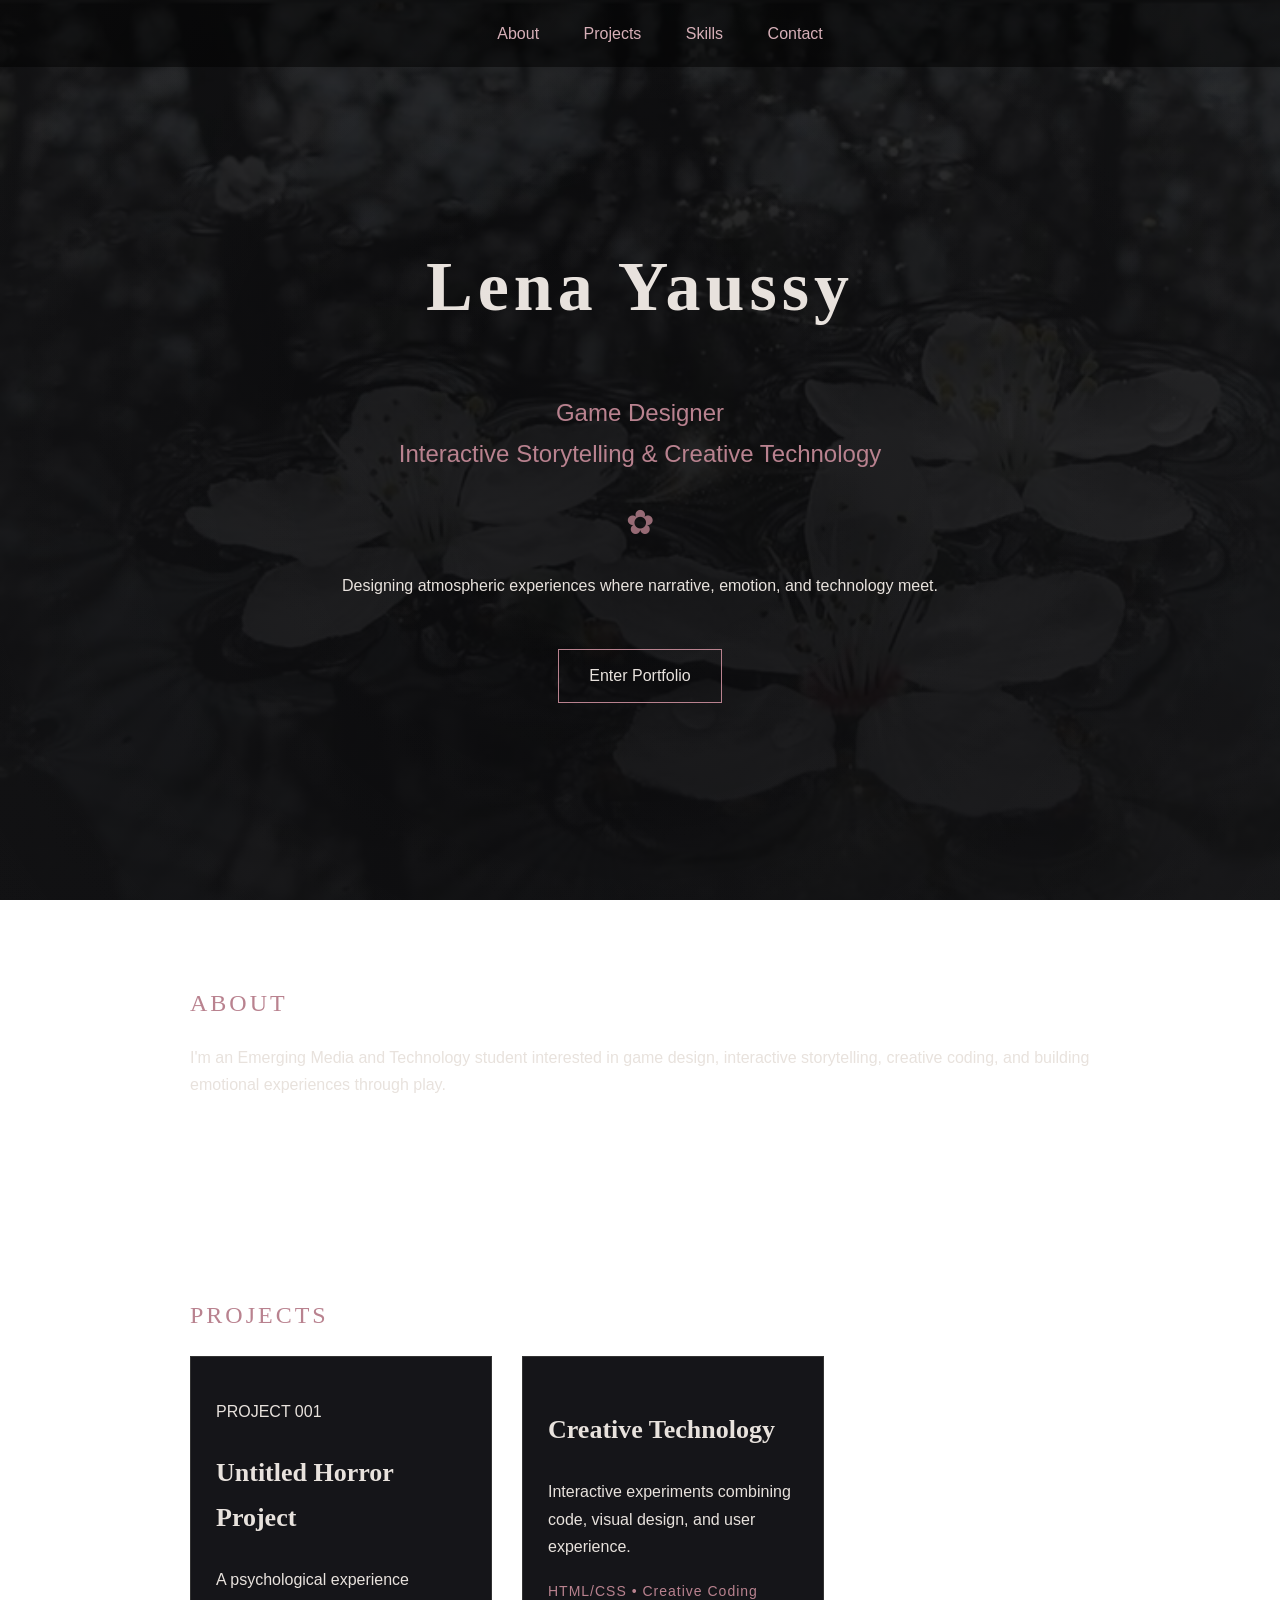
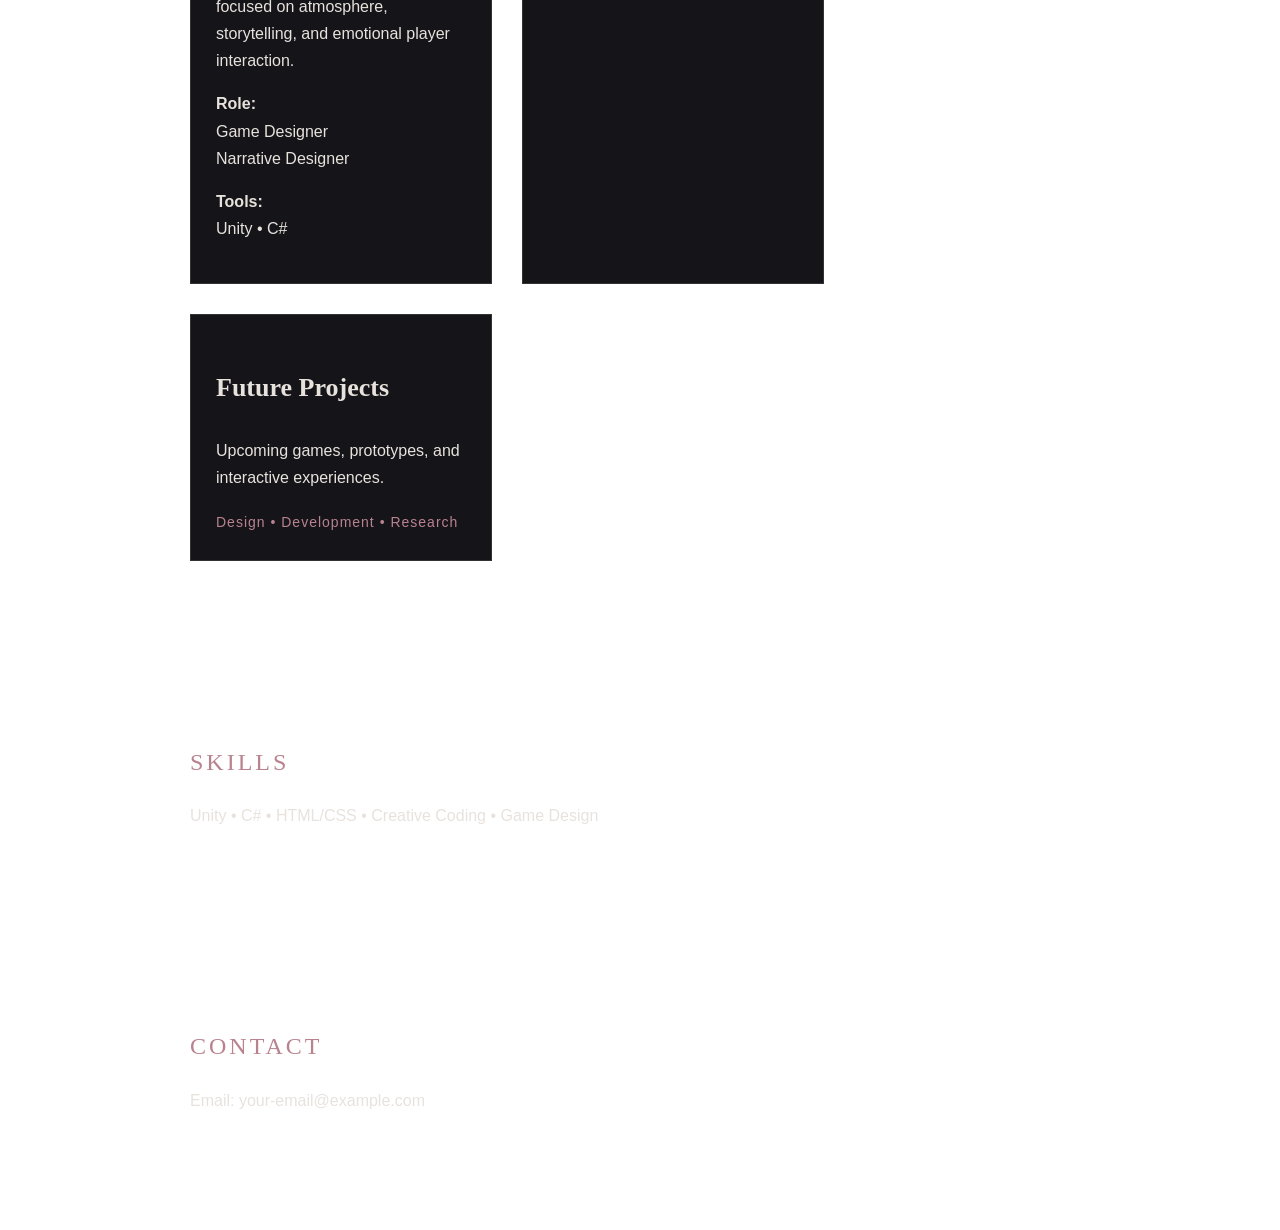
==== index.html @ 896cf1bd "Update index.html" ====
<!DOCTYPE html>
<html>

<head>
    <title>Lena Yaussy | Game Designer</title>
    <link rel="stylesheet" href="style.css">
</head>

<body>

<nav>
    <a href="#about">About</a>
    <a href="#projects">Projects</a>
    <a href="#skills">Skills</a>
    <a href="#contact">Contact</a>
</nav>


<header class="hero">

   <h1>Lena Yaussy</h1>

<h2>Game Designer<br>
Interactive Storytelling & Creative Technology</h2>

<p class="symbol">✿</p>

    <p>
        Designing atmospheric experiences where
        narrative, emotion, and technology meet.
    </p>

    <a class="button" href="#projects">
        Enter Portfolio
    </a>

</header>



<section id="about">

<h2>About</h2>

<p>
I'm an Emerging Media and Technology student interested in
game design, interactive storytelling, creative coding,
and building emotional experiences through play.
</p>

</section>


<section id="projects">


<h2>Projects</h2>

<div class="projects">


<div class="card">

<p class="project-number">
PROJECT 001
</p>

<h3>Untitled Horror Project</h3>

<p>
A psychological experience focused on atmosphere,
storytelling, and emotional player interaction.
</p>

<p>
<strong>Role:</strong><br>
Game Designer<br>
Narrative Designer
</p>

<p>
<strong>Tools:</strong><br>
Unity • C#
</p>

</div>



<div class="card">

<h3>Creative Technology</h3>

<p>
Interactive experiments combining code,
visual design, and user experience.
</p>

<span>
HTML/CSS • Creative Coding
</span>

</div>



<div class="card">

<h3>Future Projects</h3>

<p>
Upcoming games, prototypes, and interactive experiences.
</p>

<span>
Design • Development • Research
</span>

</div>


</div>

</section>


<section id="skills">


<h2>Skills</h2>

<p>
Unity • C# • HTML/CSS • Creative Coding • Game Design
</p>

</section>



<section id="contact">

<h2>Contact</h2>

<p>
Email: your-email@example.com
</p>

</section>


</body>

</html>
---- style.css ----
html {
    scroll-behavior: smooth;
}
body {

background:
linear-gradient(
rgba(10,10,12,0.80),
rgba(10,10,12,0.92)
),
url("assets/background.jpg");

background-size: cover;
background-attachment: fixed;

color:#e8e2dd;

font-family: Arial, sans-serif;

margin:0;

line-height:1.7;

}



nav {

position:fixed;

top:0;

width:100%;

padding:20px;

background:rgba(0,0,0,0.5);

text-align:center;

}



nav a {

color:#d7b0b8;

text-decoration:none;

margin:20px;

font-size:16px;

}



nav a:hover {

color:white;

}



.hero {

text-align:center;

padding:180px 20px 120px;

}



h1 {

font-family: Georgia, serif;

font-size:70px;

letter-spacing:5px;

}



h2 {

color:#b9828f;

font-weight:normal;

}



section {

max-width:900px;

margin:80px auto;

padding:20px;

}



.button {

display:inline-block;

margin-top:30px;

padding:12px 30px;

border:1px solid #b9828f;

color:#e8e2dd;

text-decoration:none;

}



.button:hover {

background:#6b1f2b;

}



.projects {

display:flex;

gap:30px;

flex-wrap:wrap;

}



.card {

background:#151519;

border:1px solid #333;

padding:25px;

width:250px;

}



.card:hover {

border-color:#b9828f;

}
body::before {

content:"";

position:fixed;

top:0;
left:0;

width:100%;
height:100%;

background:
radial-gradient(
circle,
transparent 20%,
rgba(255,255,255,0.03)
);

pointer-events:none;

}

.symbol {

font-size:34px;

color:#b9828f;

margin-top:30px;

opacity:0.8;

}


.hero p {

max-width:600px;

margin:20px auto;

}



.card span {

display:block;

margin-top:20px;

font-size:14px;

color:#b9828f;

letter-spacing:1px;

}



.card h3 {

font-family:Georgia, serif;

font-size:26px;

}

.divider {

text-align:center;

font-size:25px;

color:#b9828f;

margin-bottom:10px;

opacity:0.75;

}

section {

border-top: 1px solid rgba(255,255,255,0.08);

padding-top:60px;

}


section h2 {

font-family: Georgia, serif;

letter-spacing:3px;

text-transform:uppercase;

}
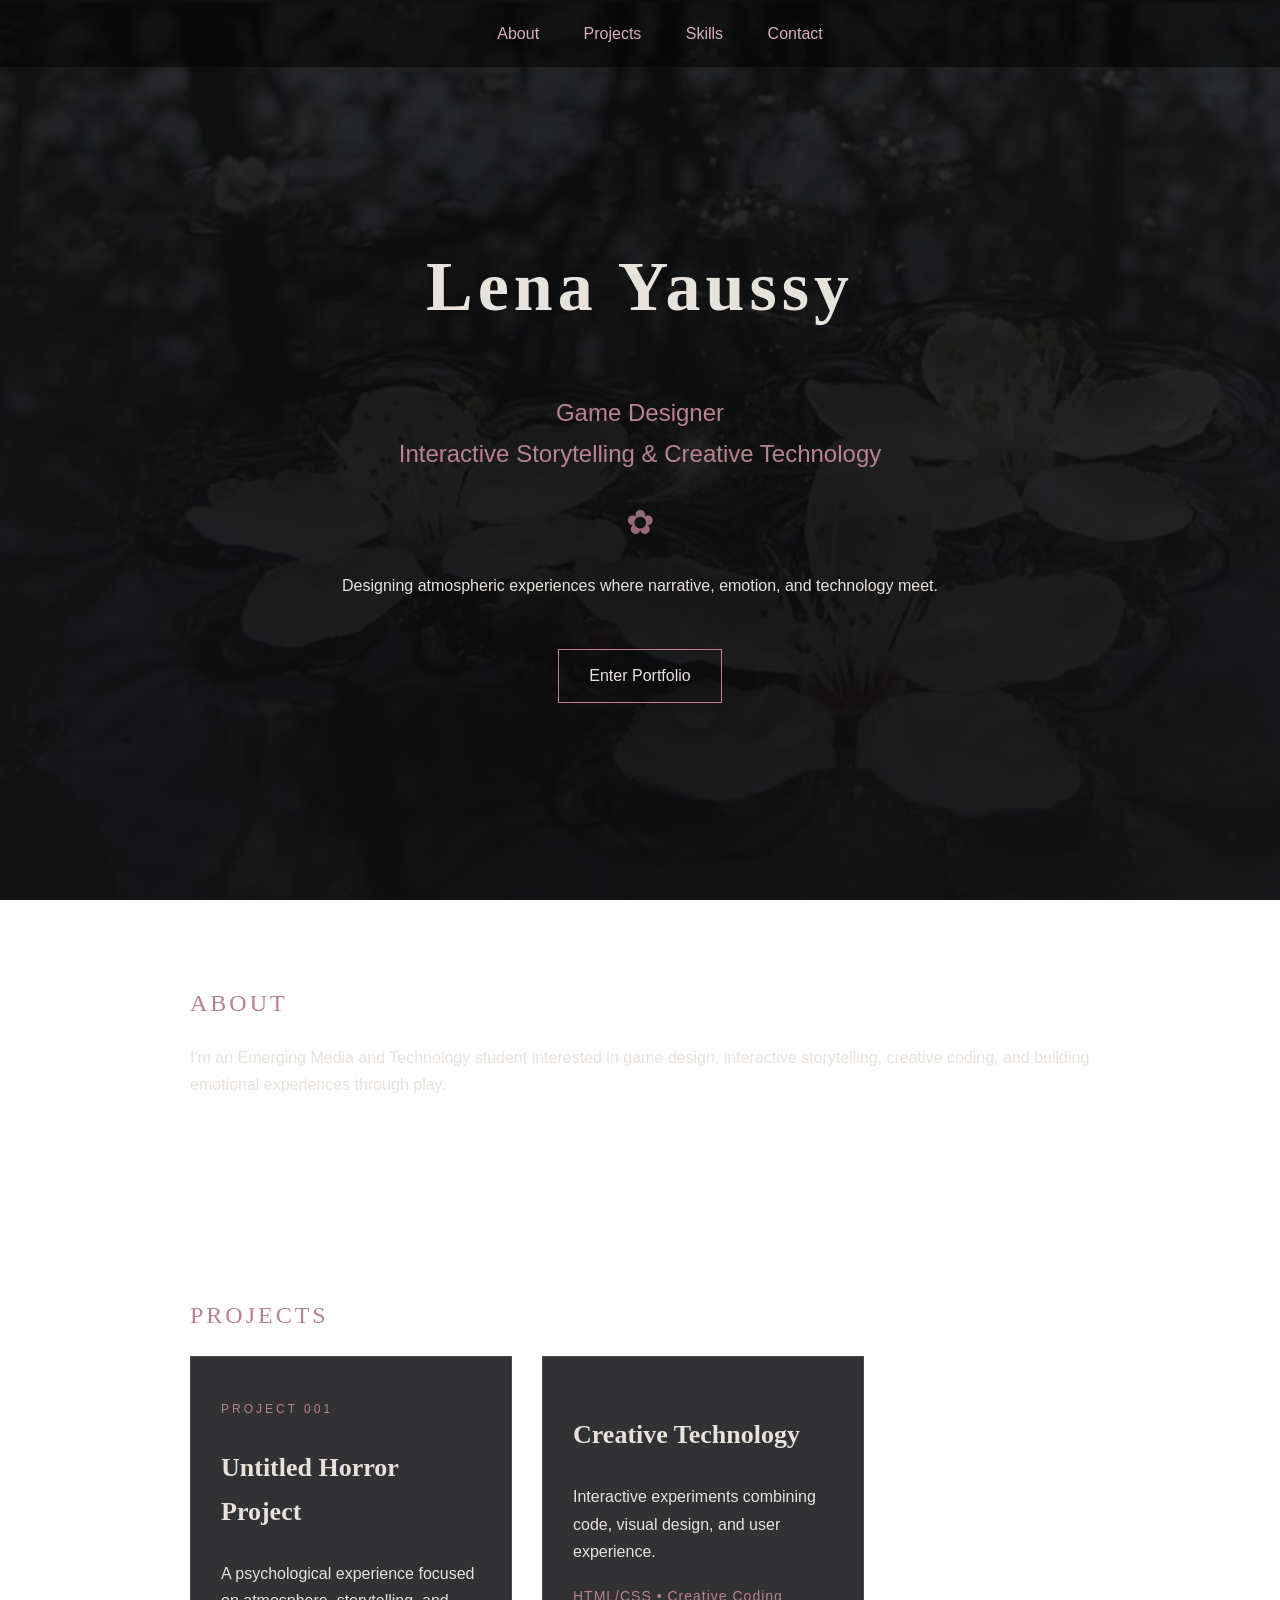
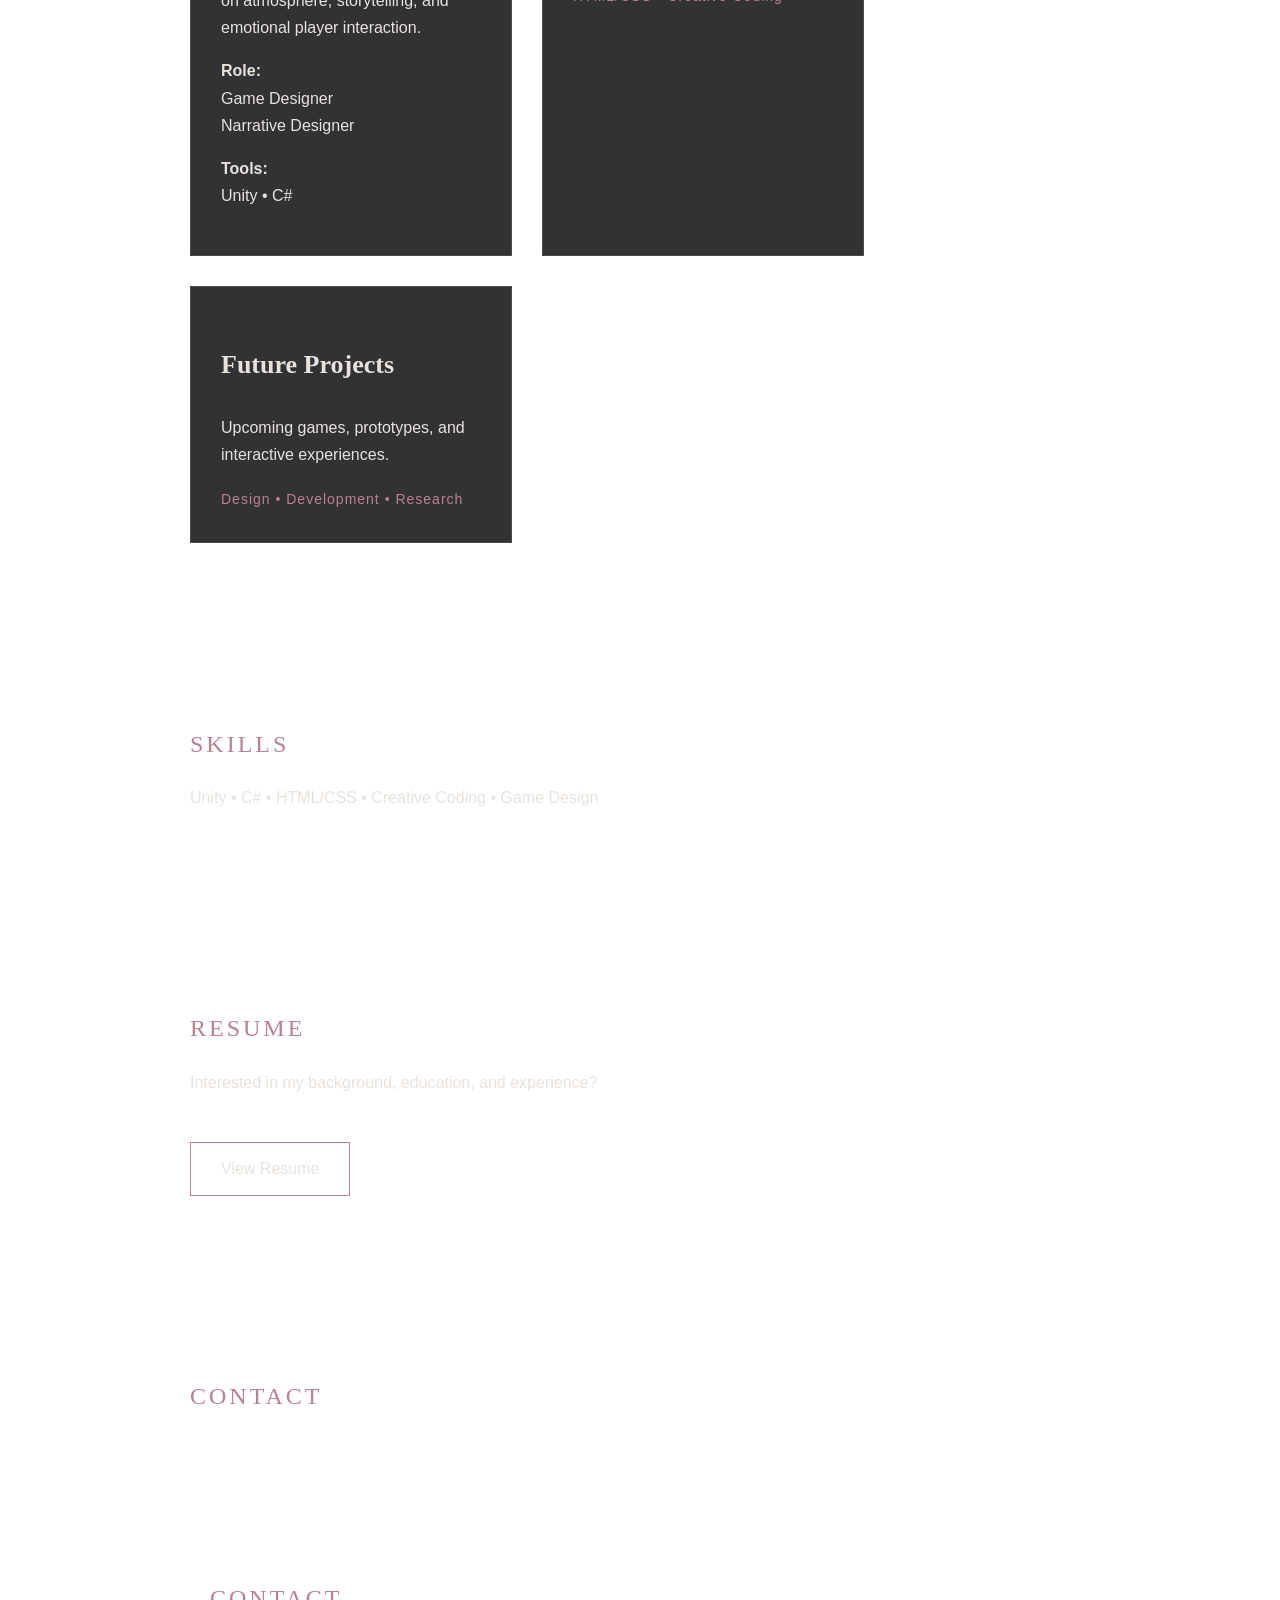
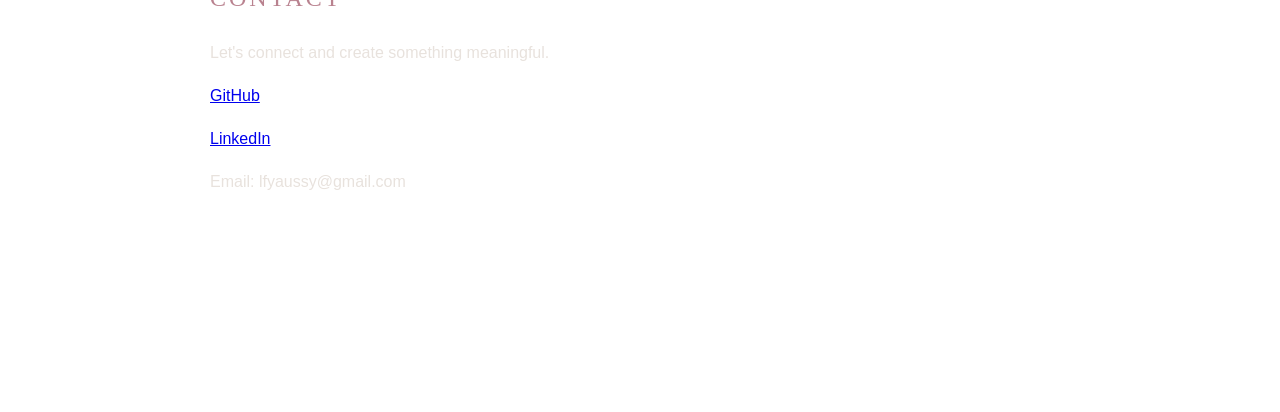
==== commit 3ef2ae4c: "Update index.html" ====
--- a/index.html
+++ b/index.html
@@ -135,14 +135,43 @@
 
 </section>
 
+<section id="resume">
 
+<h2>Resume</h2>
+
+<p>
+Interested in my background, education, and experience?
+</p>
+
+<a class="button" href="#">
+View Resume
+</a>
+
+</section>
+
+<section id="contact">
+
+<h2>Contact</h2>
 
 <section id="contact">
 
 <h2>Contact</h2>
 
 <p>
-Email: your-email@example.com
+Let's connect and create something meaningful.
+</p>
+
+<p>
+<a href="#">GitHub</a>
+</p>
+
+<p>
+<a href="#">LinkedIn</a>
+</p>
+
+<p>
+Email:
+lfyaussy@gmail.com
 </p>
 
 </section>
--- a/style.css
+++ b/style.css
@@ -149,19 +149,22 @@
 
 .card {
 
-background:#151519;
-
-border:1px solid #333;
-
-padding:25px;
-
-width:250px;
-
-}
-
+background:rgba(15,15,18,0.85);
+
+border:1px solid rgba(255,255,255,0.12);
+
+padding:30px;
+
+width:260px;
+
+transition:0.3s;
+
+}
 
 
 .card:hover {
+
+transform:translateY(-8px);
 
 border-color:#b9828f;
 
@@ -269,3 +272,42 @@
 
 }
 
+.project-number {
+
+font-size:12px;
+
+letter-spacing:3px;
+
+color:#b9828f;
+
+}
+
+
+section,
+.hero {
+
+animation: fadeIn 1.5s ease;
+
+}
+
+
+@keyframes fadeIn {
+
+from {
+
+opacity:0;
+
+transform:translateY(20px);
+
+}
+
+
+to {
+
+opacity:1;
+
+transform:translateY(0);
+
+}
+
+}
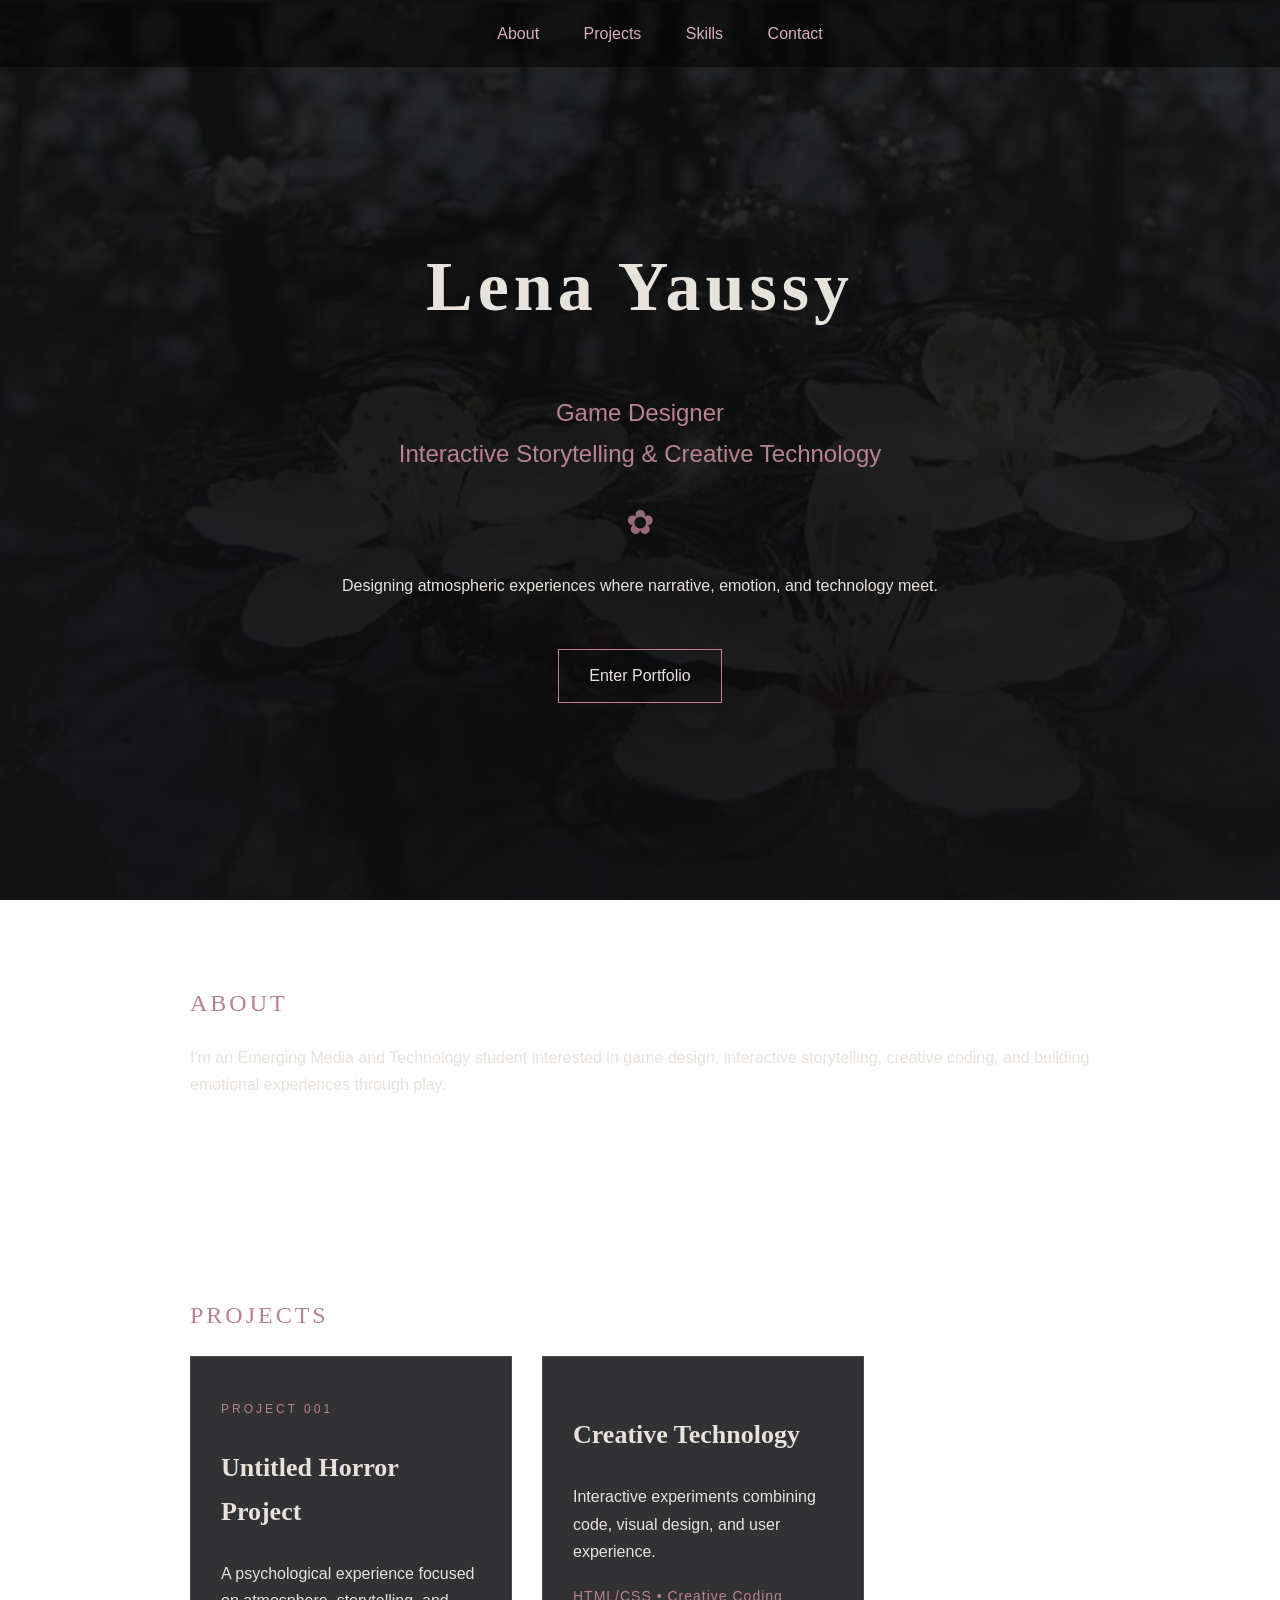
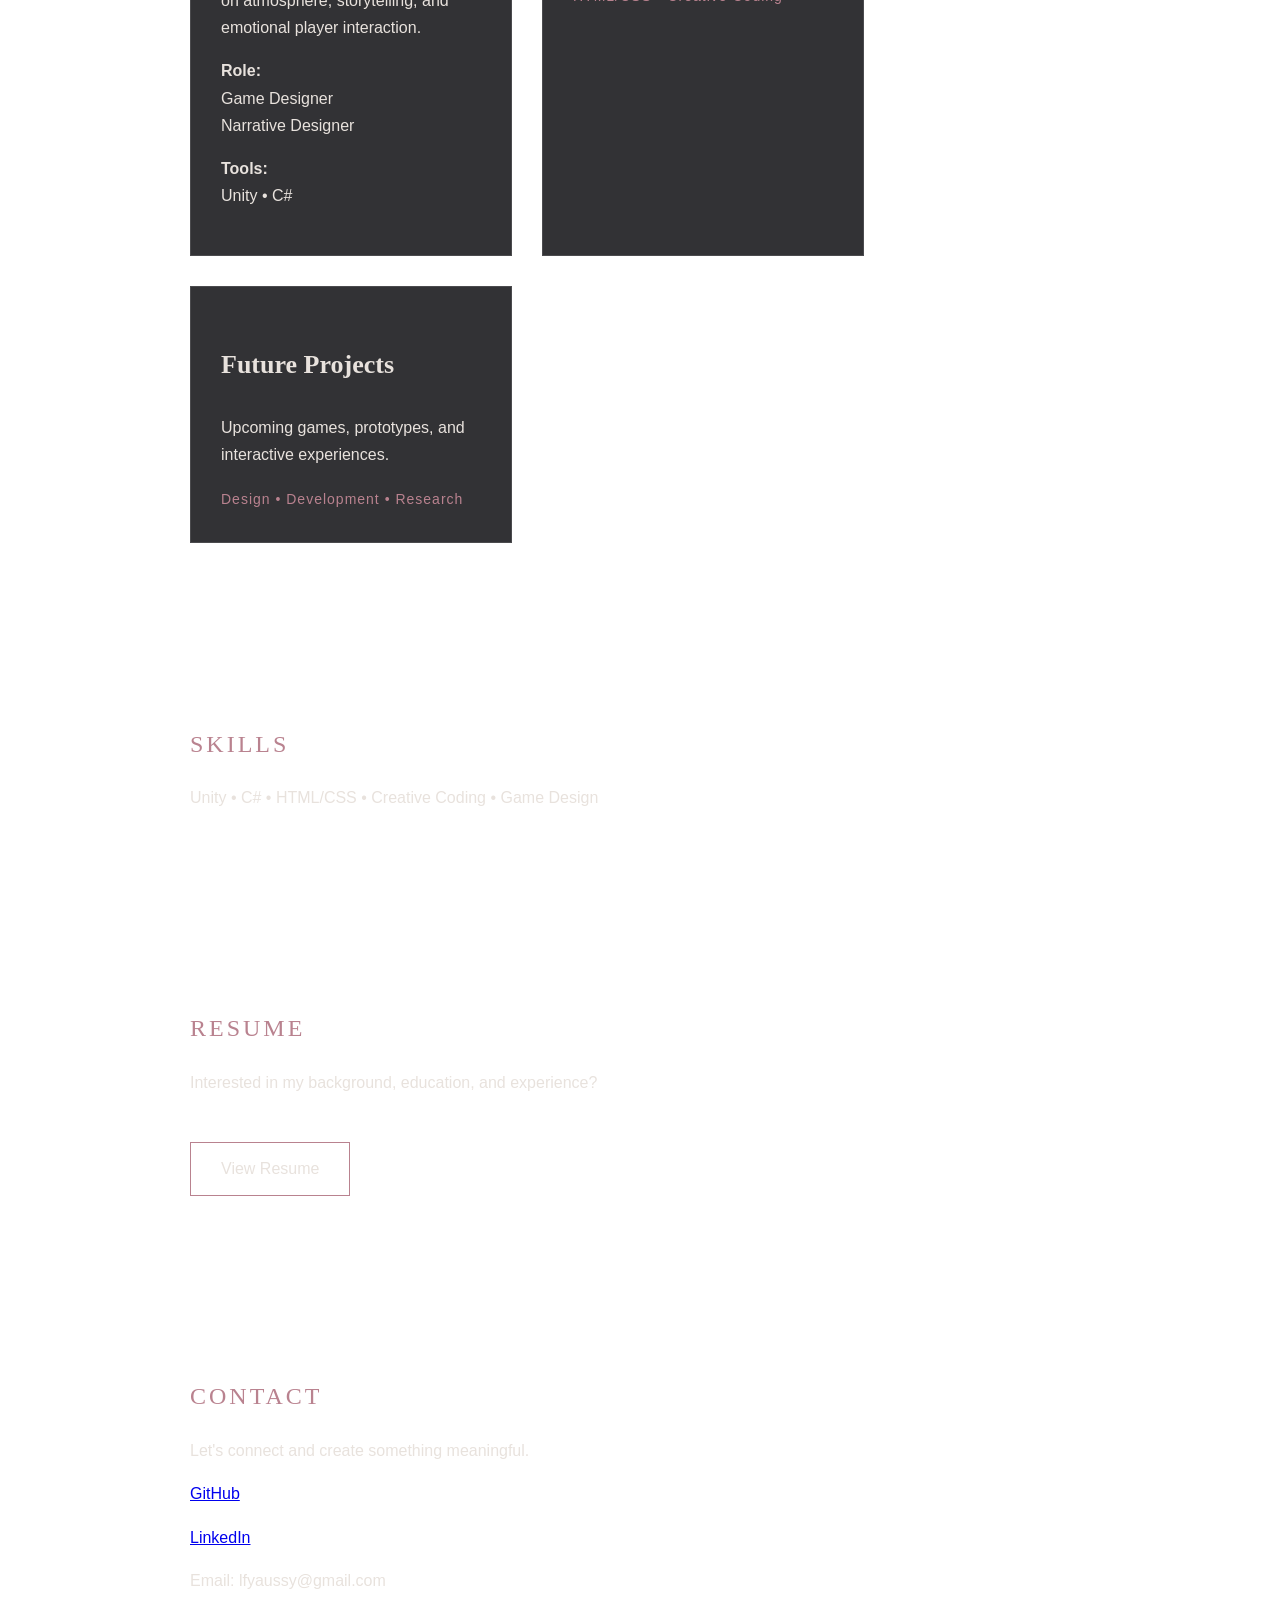
==== commit b336f75a: "Update index.html" ====
--- a/index.html
+++ b/index.html
@@ -153,10 +153,6 @@
 
 <h2>Contact</h2>
 
-<section id="contact">
-
-<h2>Contact</h2>
-
 <p>
 Let's connect and create something meaningful.
 </p>
--- a/style.css
+++ b/style.css
@@ -310,4 +310,60 @@
 
 }
 
-}
+
+    @media (max-width:700px) {
+
+
+h1 {
+
+font-size:42px;
+
+}
+
+
+nav a {
+
+margin:8px;
+
+font-size:14px;
+
+}
+
+
+.projects {
+
+justify-content:center;
+
+}
+
+
+.card {
+
+width:80%;
+
+}
+
+
+}
+
+body {
+
+letter-spacing:0.5px;
+
+}
+
+
+a {
+
+transition:0.3s;
+
+}
+
+
+a:hover {
+
+opacity:0.7;
+
+}
+
+}
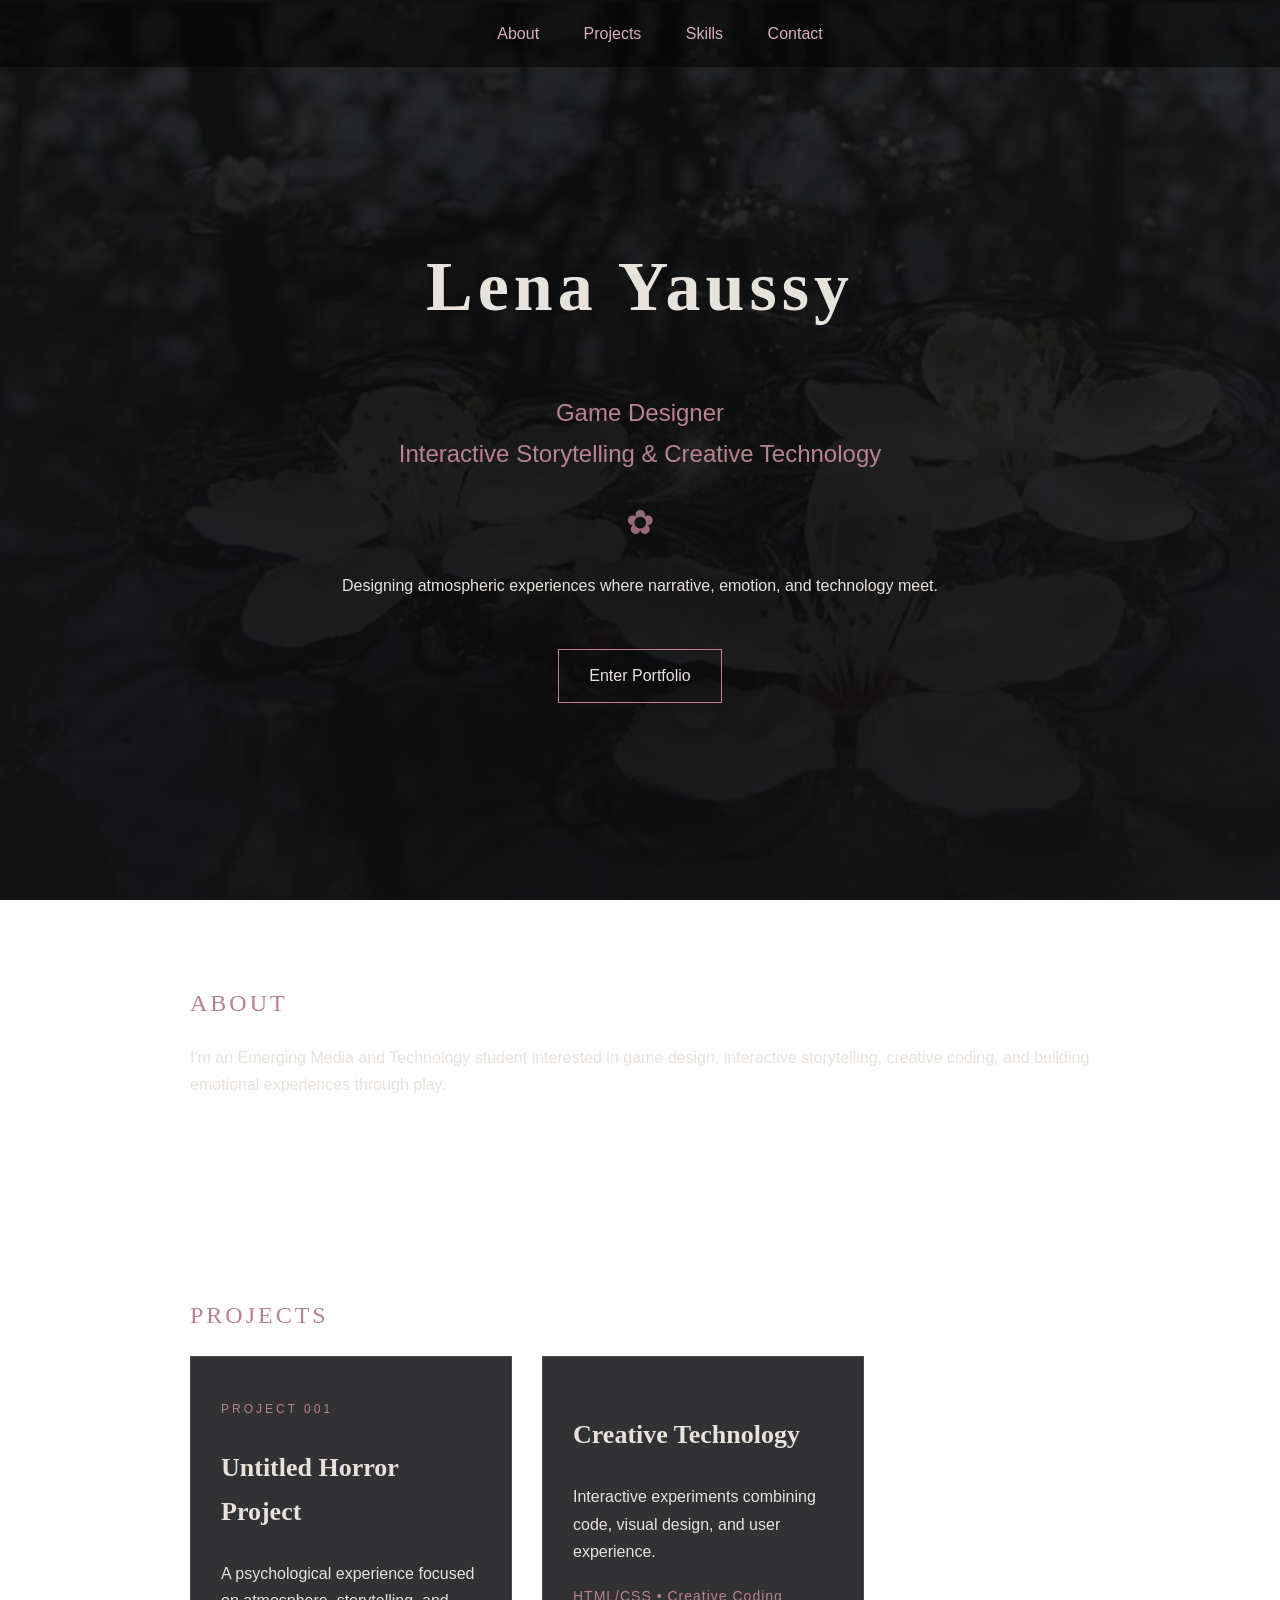
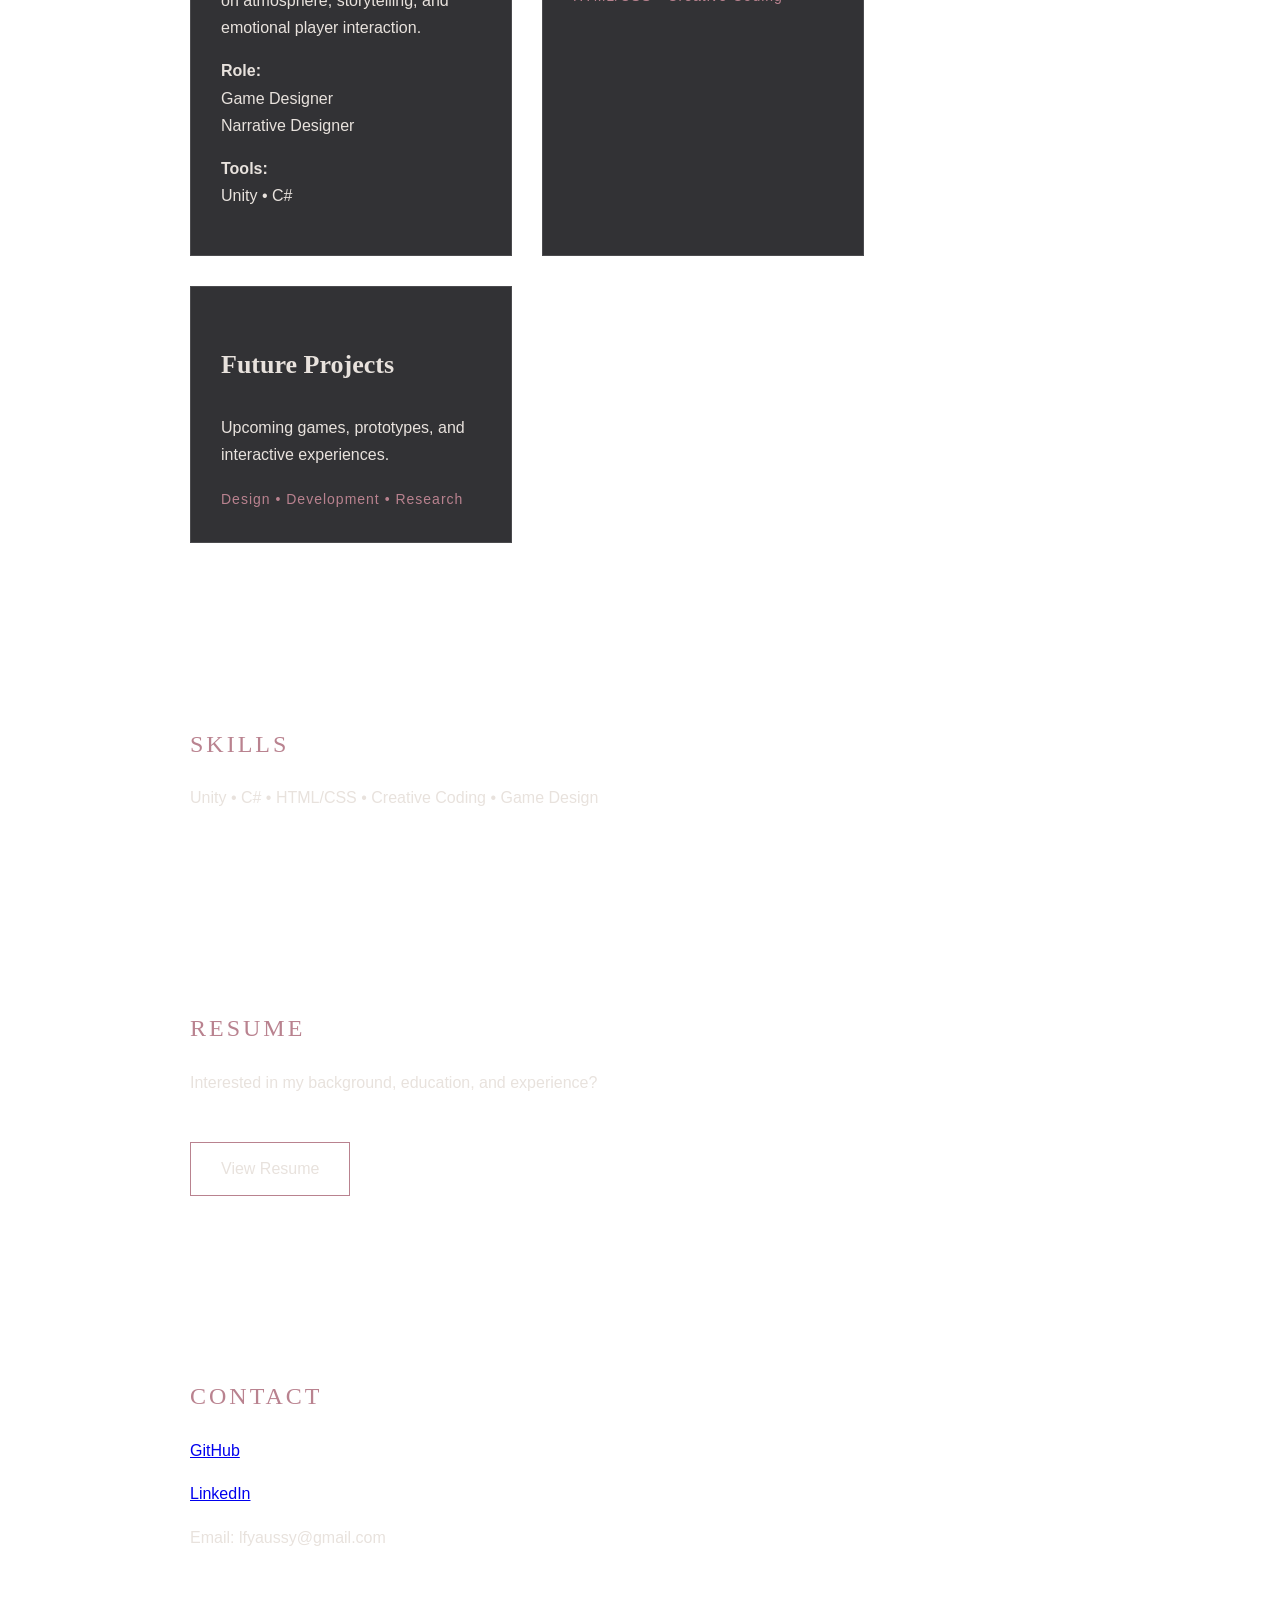
==== commit 9c290b41: "Update index.html" ====
--- a/index.html
+++ b/index.html
@@ -153,9 +153,7 @@
 
 <h2>Contact</h2>
 
-<p>
-Let's connect and create something meaningful.
-</p>
+
 
 <p>
 <a href="#">GitHub</a>
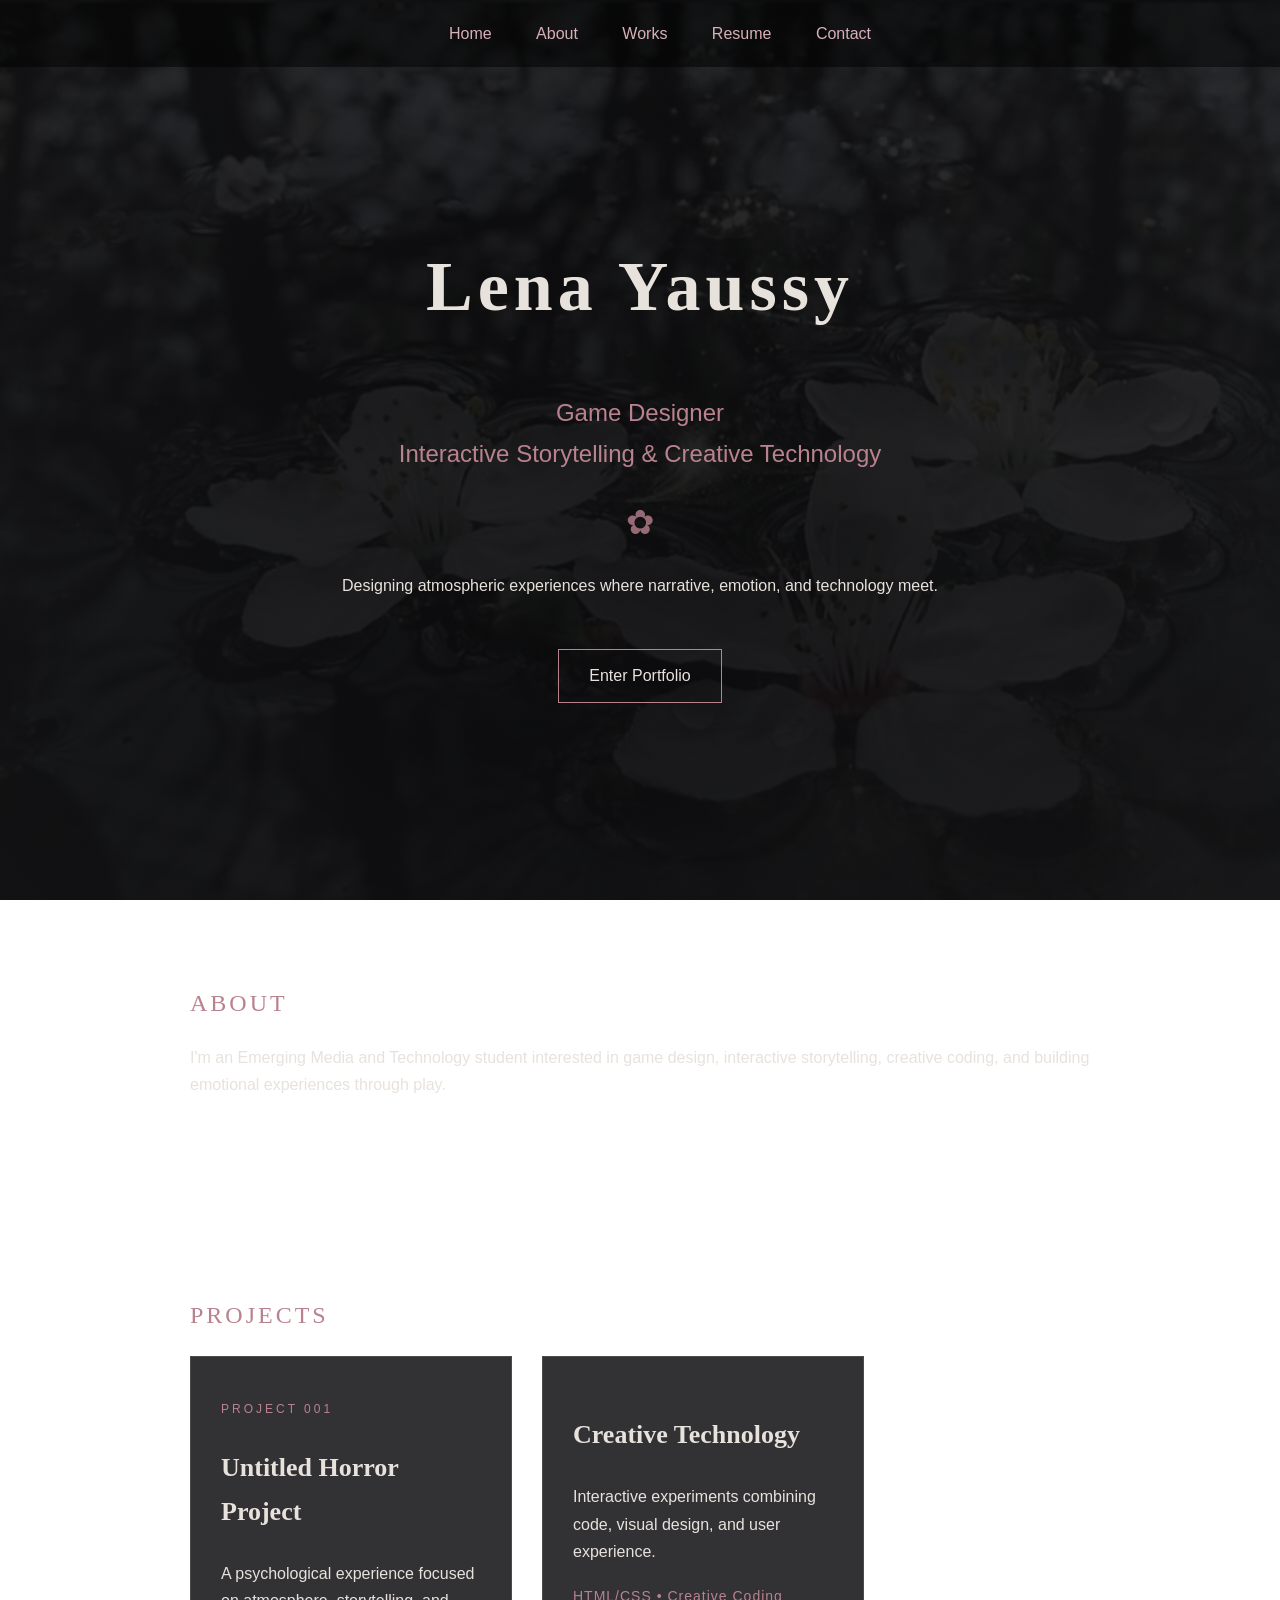
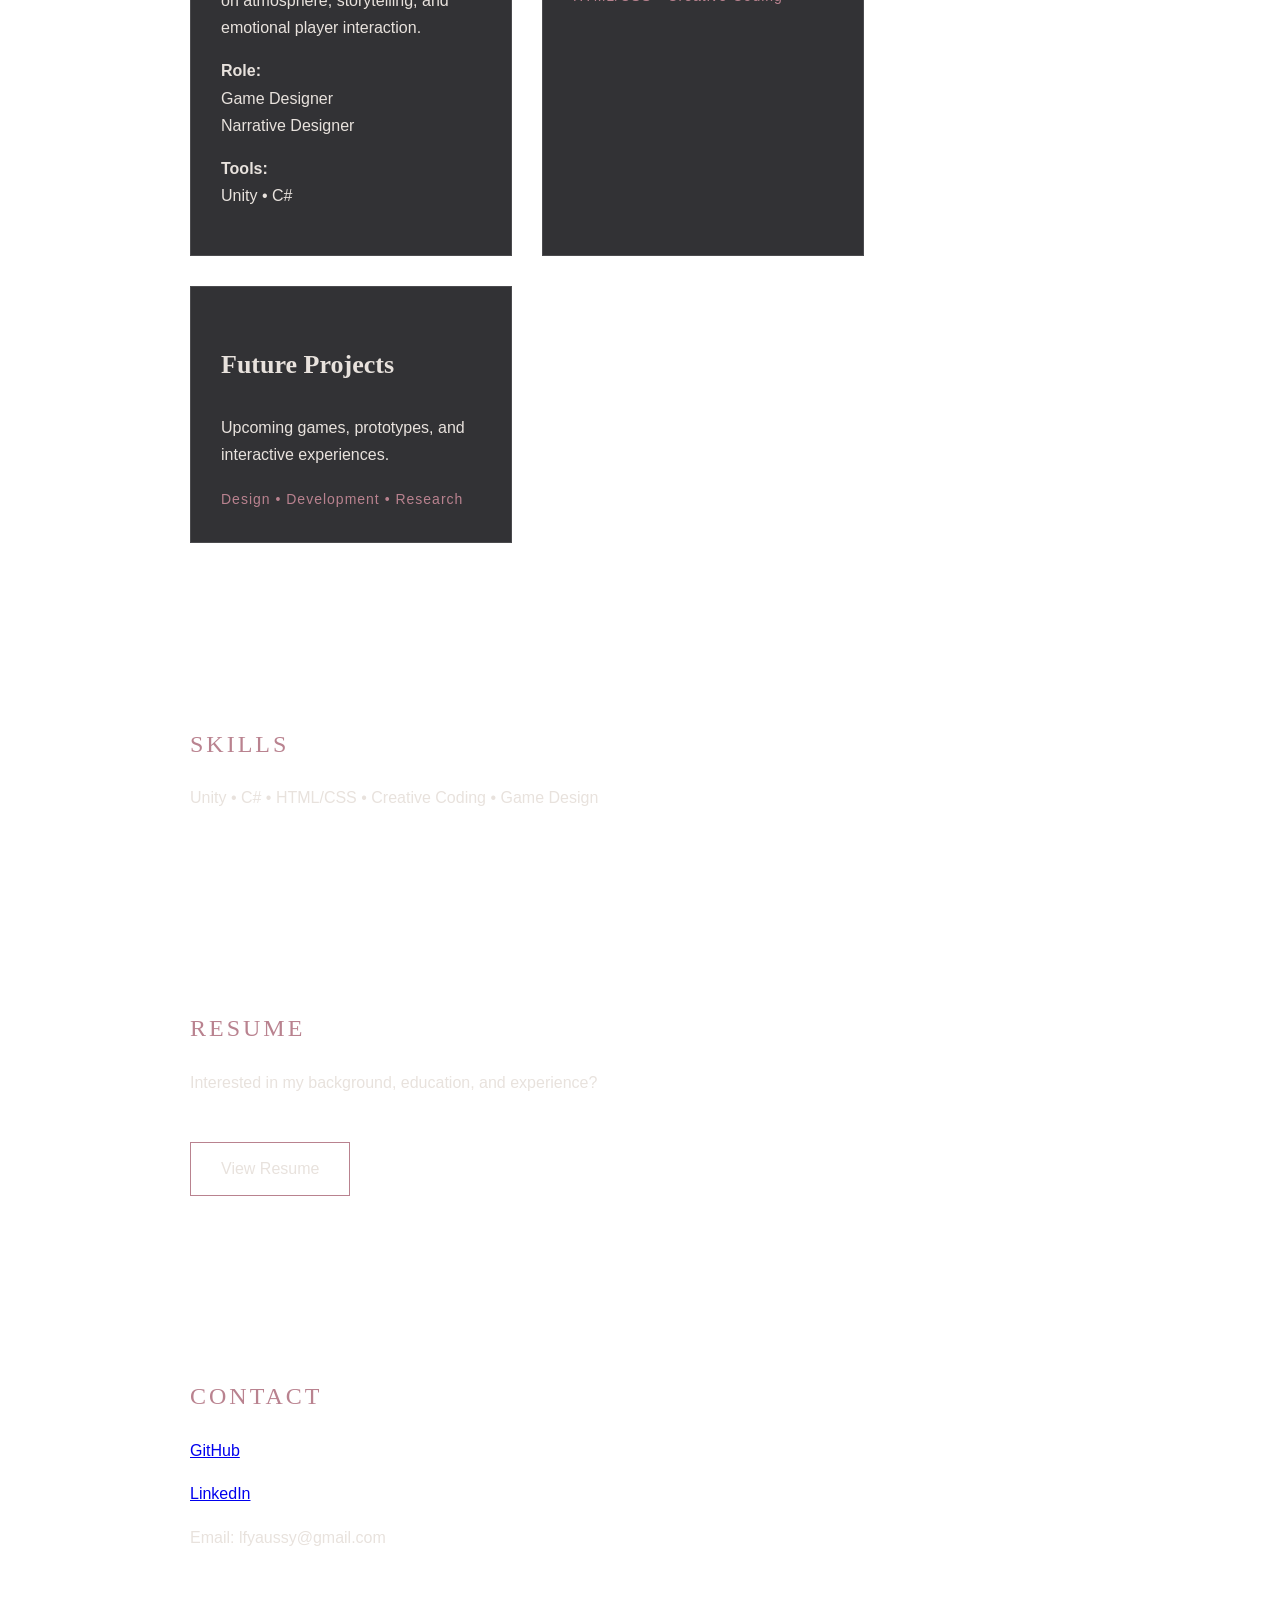
==== commit 618e969a: "Update index.html" ====
--- a/index.html
+++ b/index.html
@@ -9,10 +9,17 @@
 <body>
 
 <nav>
-    <a href="#about">About</a>
-    <a href="#projects">Projects</a>
-    <a href="#skills">Skills</a>
-    <a href="#contact">Contact</a>
+
+<a href="index.html">Home</a>
+
+<a href="about.html">About</a>
+
+<a href="works.html">Works</a>
+
+<a href="resume.html">Resume</a>
+
+<a href="contact.html">Contact</a>
+
 </nav>
 
 
--- a/style.css
+++ b/style.css
@@ -367,3 +367,37 @@
 }
 
 }
+
+.page {
+
+max-width:800px;
+
+margin:180px auto 80px;
+
+padding:20px;
+
+}
+
+
+
+.page h1 {
+
+font-family:Georgia, serif;
+
+font-size:60px;
+
+color:#e8e2dd;
+
+}
+
+
+
+.page p {
+
+font-size:18px;
+
+margin-bottom:30px;
+
+color:#d5d0cc;
+
+}
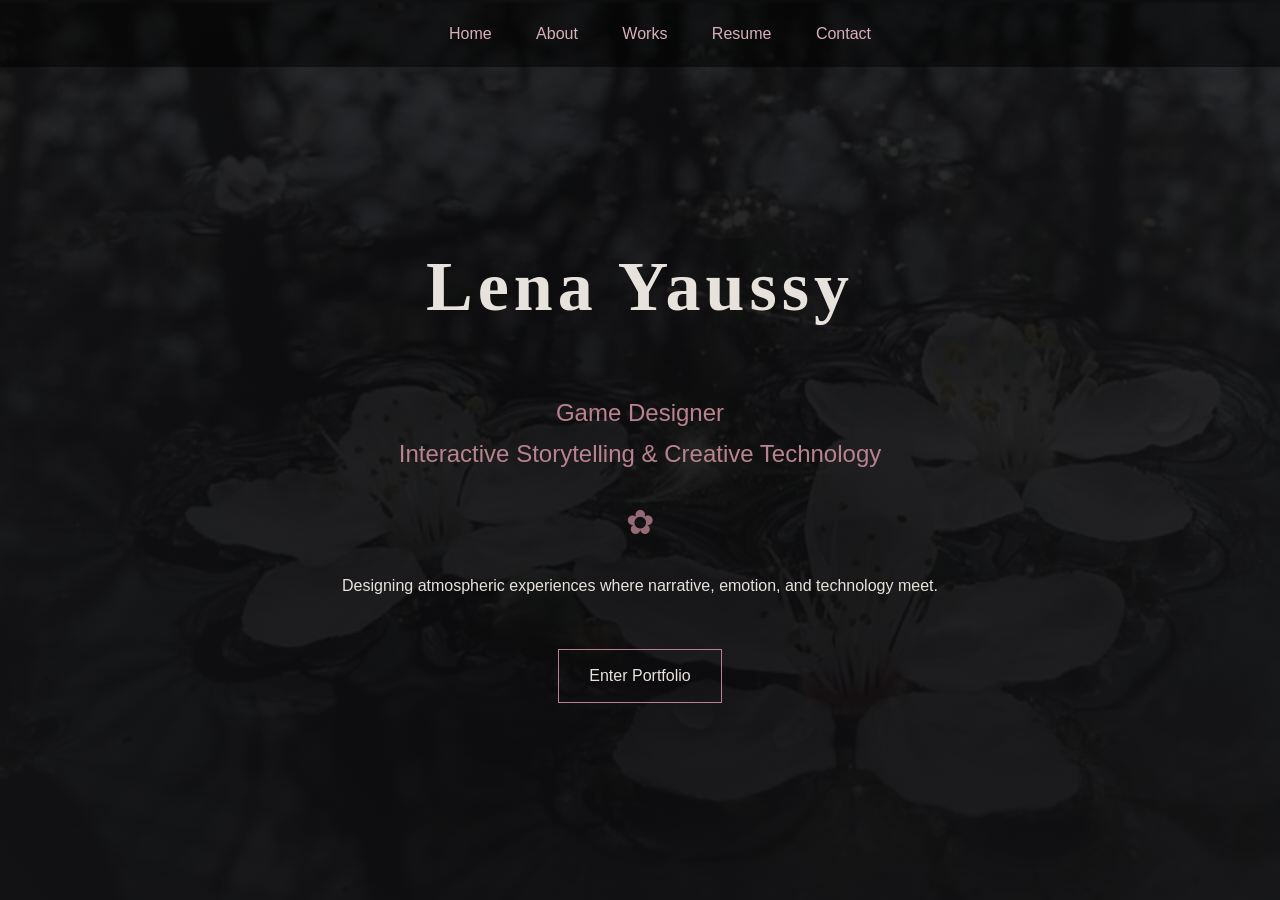
==== commit 55d1bb3f: "Update index.html" ====
--- a/index.html
+++ b/index.html
@@ -41,143 +41,6 @@
         Enter Portfolio
     </a>
 
-</header>
 
 
 
-<section id="about">
-
-<h2>About</h2>
-
-<p>
-I'm an Emerging Media and Technology student interested in
-game design, interactive storytelling, creative coding,
-and building emotional experiences through play.
-</p>
-
-</section>
-
-
-<section id="projects">
-
-
-<h2>Projects</h2>
-
-<div class="projects">
-
-
-<div class="card">
-
-<p class="project-number">
-PROJECT 001
-</p>
-
-<h3>Untitled Horror Project</h3>
-
-<p>
-A psychological experience focused on atmosphere,
-storytelling, and emotional player interaction.
-</p>
-
-<p>
-<strong>Role:</strong><br>
-Game Designer<br>
-Narrative Designer
-</p>
-
-<p>
-<strong>Tools:</strong><br>
-Unity • C#
-</p>
-
-</div>
-
-
-
-<div class="card">
-
-<h3>Creative Technology</h3>
-
-<p>
-Interactive experiments combining code,
-visual design, and user experience.
-</p>
-
-<span>
-HTML/CSS • Creative Coding
-</span>
-
-</div>
-
-
-
-<div class="card">
-
-<h3>Future Projects</h3>
-
-<p>
-Upcoming games, prototypes, and interactive experiences.
-</p>
-
-<span>
-Design • Development • Research
-</span>
-
-</div>
-
-
-</div>
-
-</section>
-
-
-<section id="skills">
-
-
-<h2>Skills</h2>
-
-<p>
-Unity • C# • HTML/CSS • Creative Coding • Game Design
-</p>
-
-</section>
-
-<section id="resume">
-
-<h2>Resume</h2>
-
-<p>
-Interested in my background, education, and experience?
-</p>
-
-<a class="button" href="#">
-View Resume
-</a>
-
-</section>
-
-<section id="contact">
-
-<h2>Contact</h2>
-
-
-
-<p>
-<a href="#">GitHub</a>
-</p>
-
-<p>
-<a href="#">LinkedIn</a>
-</p>
-
-<p>
-Email:
-lfyaussy@gmail.com
-</p>
-
-</section>
-
-
-</body>
-
-</html>
--- a/style.css
+++ b/style.css
@@ -401,3 +401,91 @@
 color:#d5d0cc;
 
 }
+
+.project-number {
+
+font-size:12px;
+
+letter-spacing:3px;
+
+color:#b9828f;
+
+margin-bottom:15px;
+
+}
+ .contact-form {
+
+display:flex;
+
+flex-direction:column;
+
+gap:15px;
+
+max-width:500px;
+
+}
+
+
+
+.contact-form input,
+.contact-form textarea {
+
+background:rgba(20,20,25,0.8);
+
+border:1px solid rgba(255,255,255,0.15);
+
+padding:15px;
+
+color:white;
+
+font-size:16px;
+
+}
+
+
+
+.contact-form textarea {
+
+height:150px;
+
+}
+
+
+
+.contact-form button {
+
+width:fit-content;
+
+padding:12px 25px;
+
+background:none;
+
+border:1px solid rgba(255,255,255,0.3);
+
+color:white;
+
+cursor:pointer;
+
+}
+
+
+
+.contact-form button:hover {
+
+border-color:#b9828f;
+
+}
+
+.project-image {
+
+width:100%;
+
+max-width:900px;
+
+margin:40px auto;
+
+display:block;
+
+border-radius:10px;
+
+}
